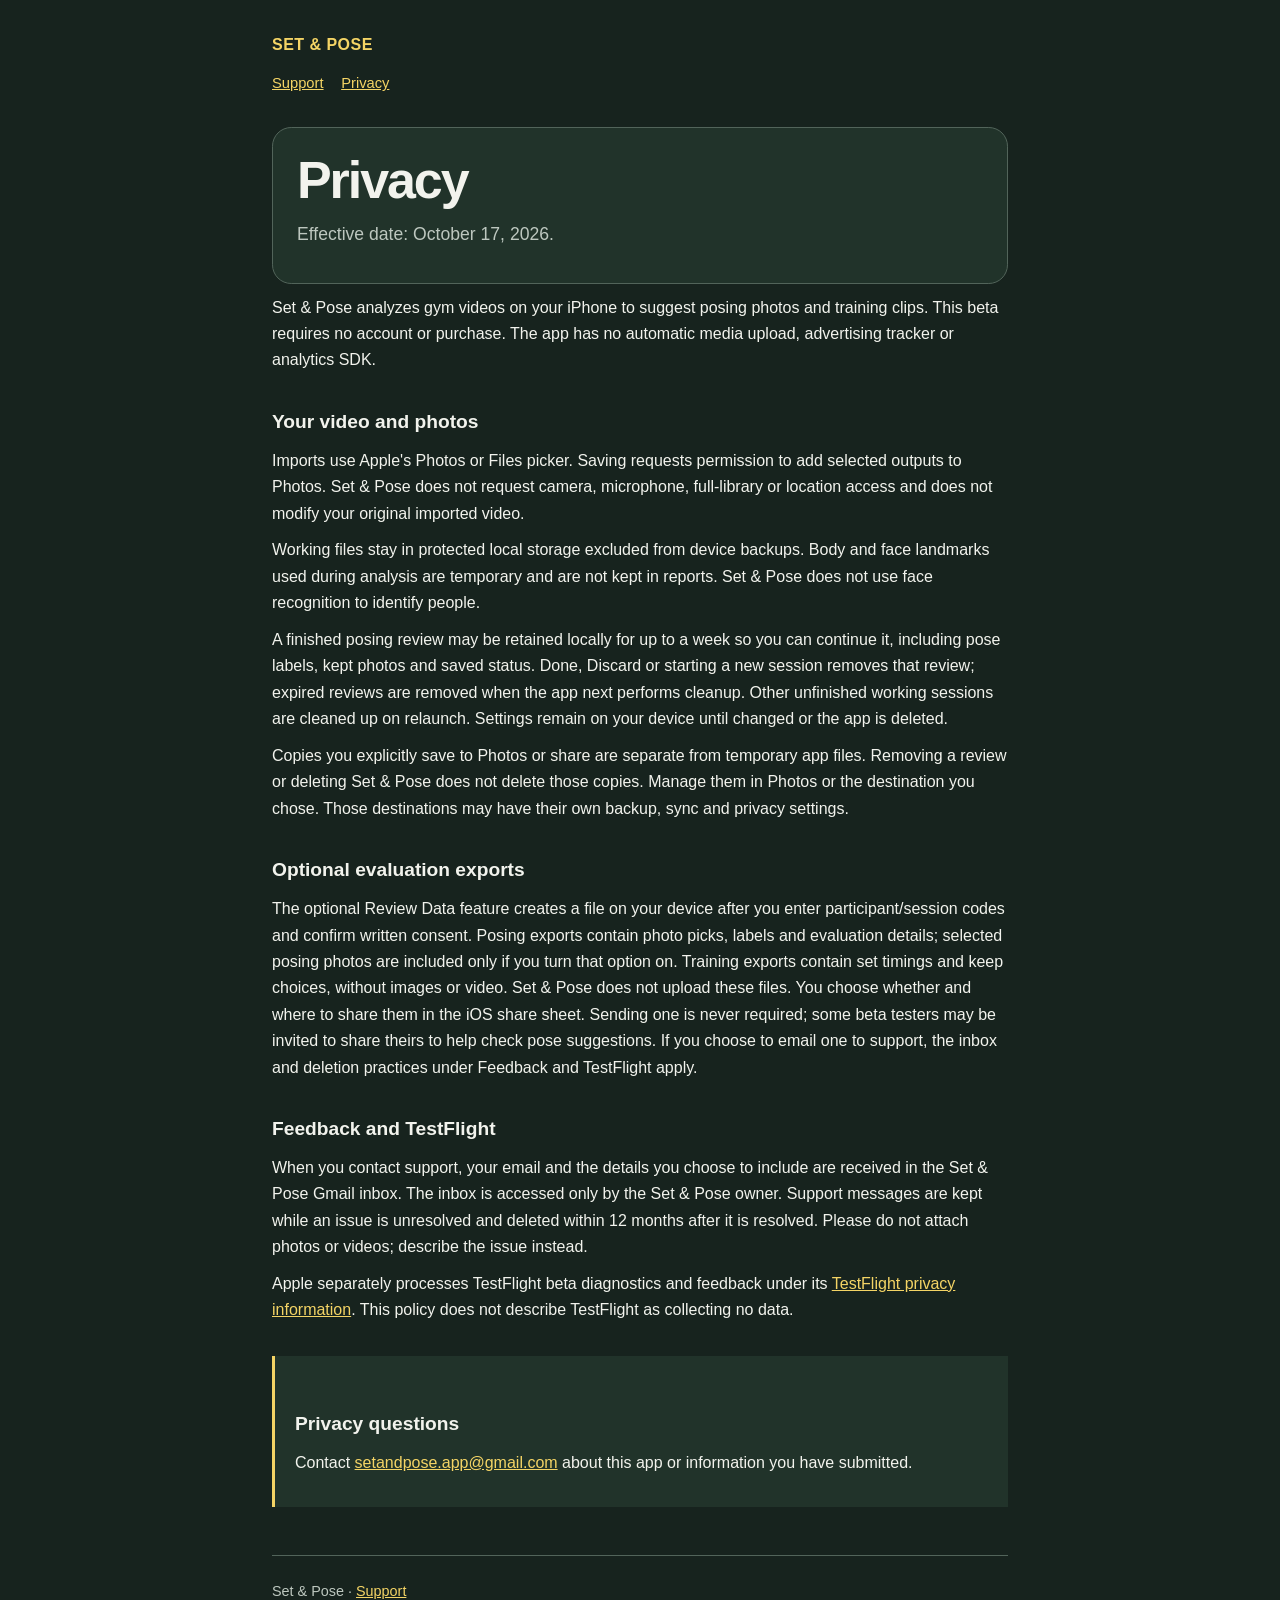
==== privacy.html @ f3830eb8 "Support and privacy pages for the Set & Pose beta" ====
<!doctype html>
<html lang="en">
<head>
  <meta charset="utf-8">
  <meta name="viewport" content="width=device-width, initial-scale=1">
  <meta name="description" content="How Set & Pose handles your data during the beta.">
  <title>Privacy — Set &amp; Pose</title>
  <link rel="stylesheet" href="styles.css">
</head>
<body>
  <header>
    <div class="brand">SET &amp; POSE</div>
    <nav aria-label="Pages"><a href="index.html">Support</a><a href="privacy.html" aria-current="page">Privacy</a></nav>
  </header>
  <main>
    <section class="intro">
      <h1>Privacy</h1>
      <p class="lead">Effective date: October 17, 2026.</p>
    </section>
    <p>Set &amp; Pose analyzes gym videos on your iPhone to suggest posing photos and training clips. This beta requires no account or purchase. The app has no automatic media upload, advertising tracker or analytics SDK.</p>
    <h2>Your video and photos</h2>
    <p>Imports use Apple's Photos or Files picker. Saving requests permission to add selected outputs to Photos. Set &amp; Pose does not request camera, microphone, full-library or location access and does not modify your original imported video.</p>
    <p>Working files stay in protected local storage excluded from device backups. Body and face landmarks used during analysis are temporary and are not kept in reports. Set &amp; Pose does not use face recognition to identify people.</p>
    <p>A finished posing review may be retained locally for up to a week so you can continue it, including pose labels, kept photos and saved status. Done, Discard or starting a new session removes that review; expired reviews are removed when the app next performs cleanup. Other unfinished working sessions are cleaned up on relaunch. Settings remain on your device until changed or the app is deleted.</p>
    <p>Copies you explicitly save to Photos or share are separate from temporary app files. Removing a review or deleting Set &amp; Pose does not delete those copies. Manage them in Photos or the destination you chose. Those destinations may have their own backup, sync and privacy settings.</p>
    <h2>Optional evaluation exports</h2>
    <p>The optional Review Data feature creates a file on your device after you enter participant/session codes and confirm written consent. Posing exports contain photo picks, labels and evaluation details; selected posing photos are included only if you turn that option on. Training exports contain set timings and keep choices, without images or video. Set &amp; Pose does not upload these files. You choose whether and where to share them in the iOS share sheet. Sending one is never required; some beta testers may be invited to share theirs to help check pose suggestions. If you choose to email one to support, the inbox and deletion practices under Feedback and TestFlight apply.</p>
    <h2>Feedback and TestFlight</h2>
    <p>When you contact support, your email and the details you choose to include are received in the Set &amp; Pose Gmail inbox. The inbox is accessed only by the Set &amp; Pose owner. Support messages are kept while an issue is unresolved and deleted within 12 months after it is resolved. Please do not attach photos or videos; describe the issue instead.</p>
    <p>Apple separately processes TestFlight beta diagnostics and feedback under its <a href="https://www.apple.com/legal/privacy/data/en/test-flight/">TestFlight privacy information</a>. This policy does not describe TestFlight as collecting no data.</p>
    <section class="contact">
      <h2>Privacy questions</h2>
      <p>Contact <a href="mailto:setandpose.app@gmail.com">setandpose.app@gmail.com</a> about this app or information you have submitted.</p>
    </section>
  </main>
  <footer>Set &amp; Pose · <a href="index.html">Support</a></footer>
</body>
</html>
---- styles.css ----
:root {
  color-scheme: light dark;
  --ink: #f2f3ed;
  --muted: #bdc7bf;
  --ground: #17231e;
  --surface: #21332a;
  --accent: #f4d465;
  --line: #52645a;
  font-family: -apple-system, BlinkMacSystemFont, "Segoe UI", sans-serif;
}

* { box-sizing: border-box; }
body { margin: 0; background: var(--ground); color: var(--ink); line-height: 1.65; }
a { color: var(--accent); }
.preview { padding: .65rem 1rem; text-align: center; background: #3b3420; color: #ffe99a; font-size: .85rem; }
header, main, footer { width: min(100% - 2rem, 46rem); margin-inline: auto; }
header { padding: 2rem 0 1rem; }
.brand { color: var(--accent); font-weight: 750; letter-spacing: .03em; }
nav { display: flex; gap: 1.1rem; margin-top: .8rem; }
nav a { font-size: .92rem; }
main { padding: 1rem 0 3rem; }
.intro { padding: 1.5rem; border: 1px solid var(--line); border-radius: 1.2rem; background: var(--surface); }
h1 { margin: 0 0 .7rem; font-size: clamp(2rem, 8vw, 3.25rem); line-height: 1.08; letter-spacing: -.04em; }
h2 { margin: 2rem 0 .5rem; font-size: 1.2rem; }
p { margin: .65rem 0; }
.lead { color: var(--muted); font-size: 1.1rem; }
.contact { margin-top: 2rem; padding: 1.25rem; border-left: 3px solid var(--accent); background: var(--surface); }
footer { padding: 1.5rem 0 2.5rem; color: var(--muted); border-top: 1px solid var(--line); font-size: .9rem; }
@media (prefers-reduced-motion: reduce) { *, *::before, *::after { scroll-behavior: auto !important; } }
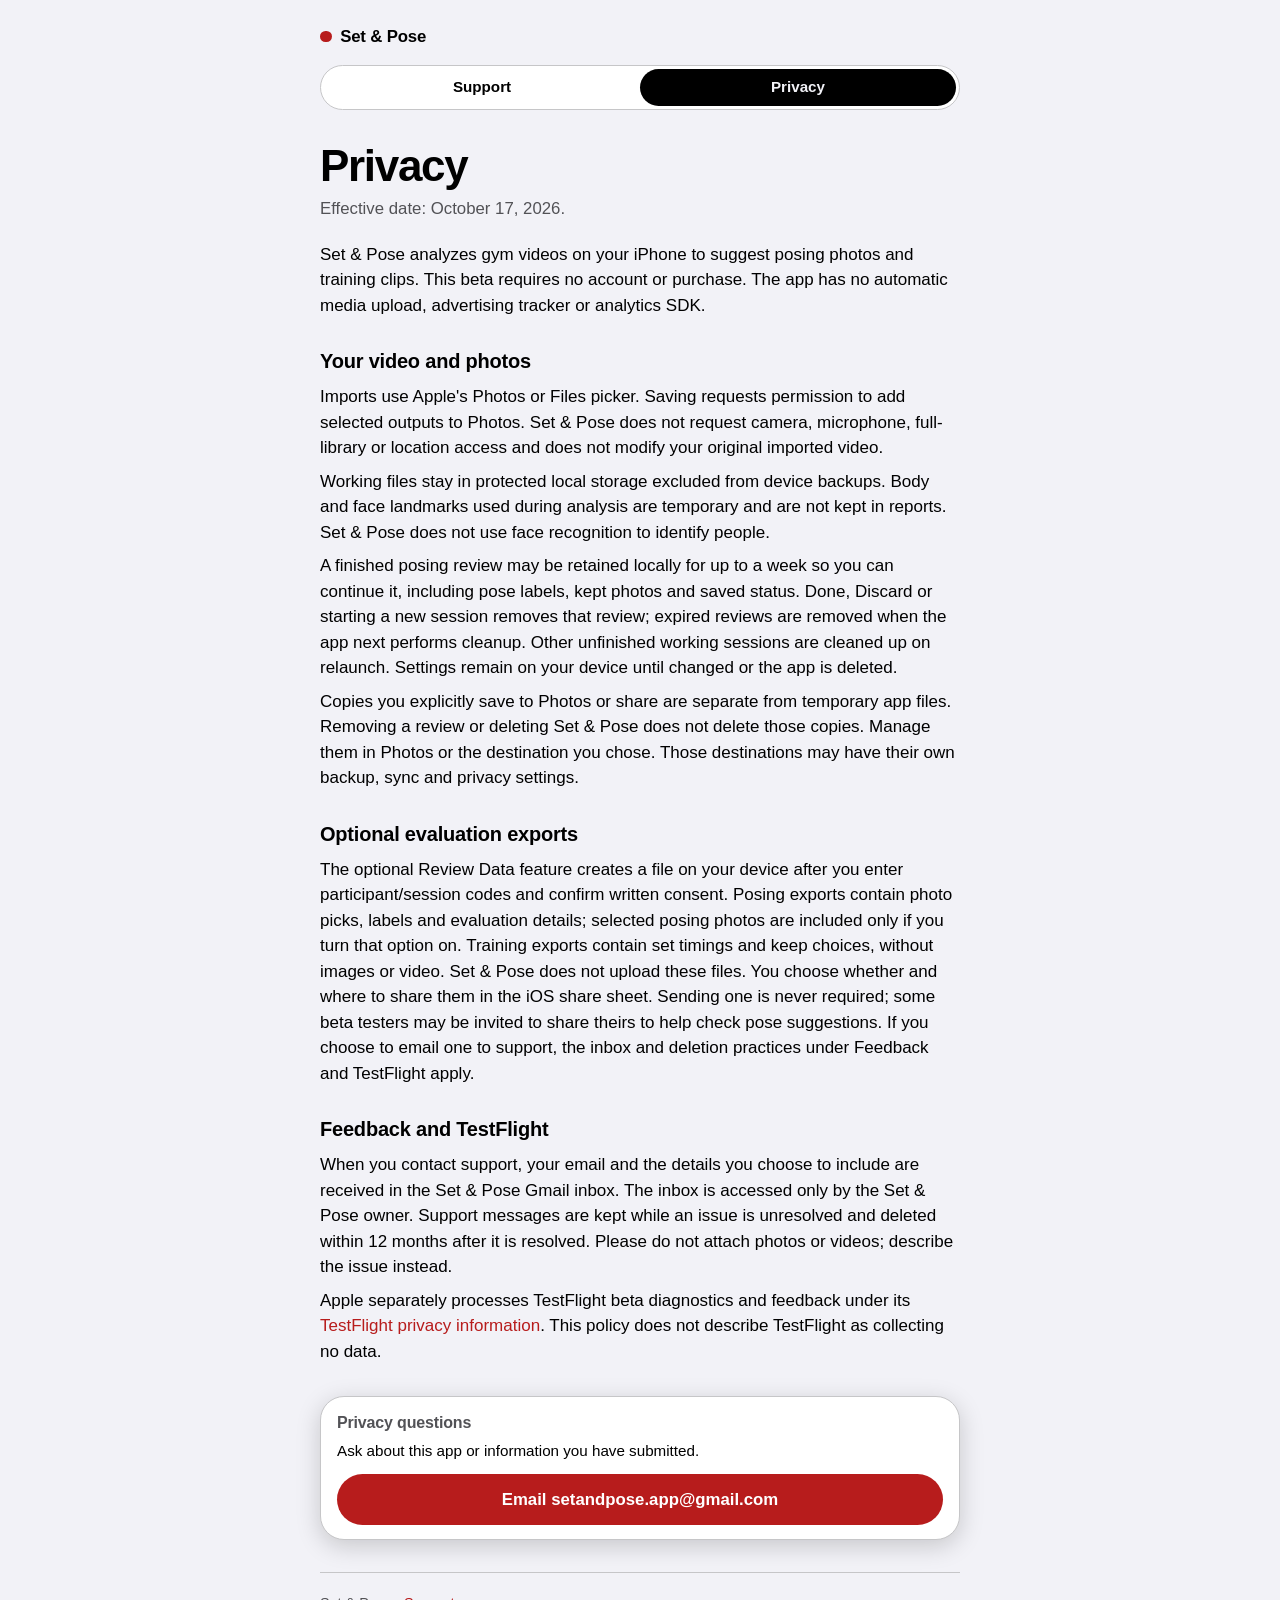
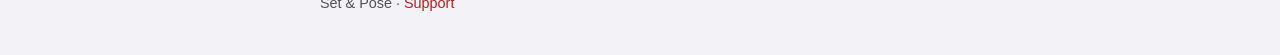
==== commit 60e890ab: "Match the app's design system: system type, plate red accent, light and dark" ====
--- a/privacy.html
+++ b/privacy.html
@@ -9,7 +9,7 @@
 </head>
 <body>
   <header>
-    <div class="brand">SET &amp; POSE</div>
+    <div class="brand">Set &amp; Pose</div>
     <nav aria-label="Pages"><a href="index.html">Support</a><a href="privacy.html" aria-current="page">Privacy</a></nav>
   </header>
   <main>
@@ -30,7 +30,8 @@
     <p>Apple separately processes TestFlight beta diagnostics and feedback under its <a href="https://www.apple.com/legal/privacy/data/en/test-flight/">TestFlight privacy information</a>. This policy does not describe TestFlight as collecting no data.</p>
     <section class="contact">
       <h2>Privacy questions</h2>
-      <p>Contact <a href="mailto:setandpose.app@gmail.com">setandpose.app@gmail.com</a> about this app or information you have submitted.</p>
+      <p>Ask about this app or information you have submitted.</p>
+      <a class="button" href="mailto:setandpose.app@gmail.com">Email setandpose.app@gmail.com</a>
     </section>
   </main>
   <footer>Set &amp; Pose · <a href="index.html">Support</a></footer>
--- a/styles.css
+++ b/styles.css
@@ -1,29 +1,64 @@
+/* Set & Pose public pages. Tokens follow the app's design system
+   (docs/superpowers/specs/2026-10-10-two-appearance-restyle-design.md):
+   one system, two appearances, plate red as the only accent, SF Pro via system fonts. */
 :root {
   color-scheme: light dark;
-  --ink: #f2f3ed;
-  --muted: #bdc7bf;
-  --ground: #17231e;
-  --surface: #21332a;
-  --accent: #f4d465;
-  --line: #52645a;
-  font-family: -apple-system, BlinkMacSystemFont, "Segoe UI", sans-serif;
+  --ground: #f2f2f7;
+  --surface: #ffffff;
+  --text-primary: #000000;
+  --text-secondary: #525256;
+  --hairline: #c6c6c8;
+  --accent: #b71c1c;
+  --on-accent: #ffffff;
+  font-family: -apple-system, BlinkMacSystemFont, "SF Pro Text", "Helvetica Neue", Helvetica, Arial, sans-serif;
+}
+@media (prefers-color-scheme: dark) {
+  :root {
+    --ground: #000000;
+    --surface: #1c1c1e;
+    --text-primary: #ffffff;
+    --text-secondary: #8e8e93;
+    --hairline: #3a3a3c;
+  }
 }
 
 * { box-sizing: border-box; }
-body { margin: 0; background: var(--ground); color: var(--ink); line-height: 1.65; }
-a { color: var(--accent); }
-.preview { padding: .65rem 1rem; text-align: center; background: #3b3420; color: #ffe99a; font-size: .85rem; }
-header, main, footer { width: min(100% - 2rem, 46rem); margin-inline: auto; }
-header { padding: 2rem 0 1rem; }
-.brand { color: var(--accent); font-weight: 750; letter-spacing: .03em; }
-nav { display: flex; gap: 1.1rem; margin-top: .8rem; }
-nav a { font-size: .92rem; }
-main { padding: 1rem 0 3rem; }
-.intro { padding: 1.5rem; border: 1px solid var(--line); border-radius: 1.2rem; background: var(--surface); }
-h1 { margin: 0 0 .7rem; font-size: clamp(2rem, 8vw, 3.25rem); line-height: 1.08; letter-spacing: -.04em; }
-h2 { margin: 2rem 0 .5rem; font-size: 1.2rem; }
-p { margin: .65rem 0; }
-.lead { color: var(--muted); font-size: 1.1rem; }
-.contact { margin-top: 2rem; padding: 1.25rem; border-left: 3px solid var(--accent); background: var(--surface); }
-footer { padding: 1.5rem 0 2.5rem; color: var(--muted); border-top: 1px solid var(--line); font-size: .9rem; }
+html { -webkit-text-size-adjust: 100%; }
+body { margin: 0; background: var(--ground); color: var(--text-primary); line-height: 1.5; font-size: 17px; }
+a { color: var(--accent); text-decoration: none; }
+a:hover, a:focus-visible { text-decoration: underline; }
+.preview { padding: .6rem 1rem; text-align: center; color: var(--text-secondary); font-size: .85rem; border-bottom: 1px solid var(--hairline); }
+
+header, main, footer { width: min(100% - 2rem, 40rem); margin-inline: auto; }
+header { padding: 1.5rem 0 .5rem; display: flex; flex-direction: column; gap: 1rem; }
+.brand { font-weight: 700; font-size: 1.05rem; letter-spacing: -.01em; }
+.brand::before {
+  content: ""; display: inline-block; width: .7em; height: .7em; margin-right: .5em; border-radius: 50%;
+  background: var(--accent); vertical-align: -.02em;
+}
+
+/* Segmented control, like the Mandatory / Other tabs in review. */
+nav { display: flex; padding: 3px; border-radius: 999px; background: var(--surface); border: 1px solid var(--hairline); }
+nav a { flex: 1; text-align: center; padding: .45rem .8rem; border-radius: 999px; color: var(--text-primary); font-size: .95rem; font-weight: 600; }
+nav a[aria-current="page"] { background: var(--text-primary); color: var(--ground); }
+nav a:hover { text-decoration: none; }
+
+main { padding: 1rem 0 2rem; }
+h1 { margin: 0 0 .35rem; font-size: clamp(2.1rem, 8vw, 2.75rem); line-height: 1.1; font-weight: 700; letter-spacing: -.03em; }
+.lead { margin: 0; color: var(--text-secondary); font-size: 1.05rem; }
+.intro { padding: .5rem 0 .75rem; }
+h2 { margin: 1.75rem 0 .4rem; font-size: 1.25rem; font-weight: 700; letter-spacing: -.01em; }
+p { margin: .5rem 0; }
+main > p { color: var(--text-primary); }
+
+/* Floating opaque capsule bar, like the kept / Save bar. */
+.contact { margin-top: 2rem; padding: .9rem 1rem; display: grid; gap: .3rem;
+  background: var(--surface); border: 1px solid var(--hairline); border-radius: 1.5rem; box-shadow: 0 6px 24px rgba(0,0,0,.18); }
+.contact h2 { margin: 0; font-size: 1rem; color: var(--text-secondary); font-weight: 600; }
+.contact p { margin: 0; font-size: .95rem; }
+.contact .button { display: block; margin-top: .4rem; padding: .8rem 1rem; border-radius: 999px; text-align: center;
+  background: var(--accent); color: var(--on-accent); font-weight: 700; font-size: 1.05rem; }
+.contact .button:hover { text-decoration: none; filter: brightness(1.08); }
+
+footer { padding: 1.25rem 0 2.5rem; color: var(--text-secondary); border-top: 1px solid var(--hairline); font-size: .9rem; }
 @media (prefers-reduced-motion: reduce) { *, *::before, *::after { scroll-behavior: auto !important; } }
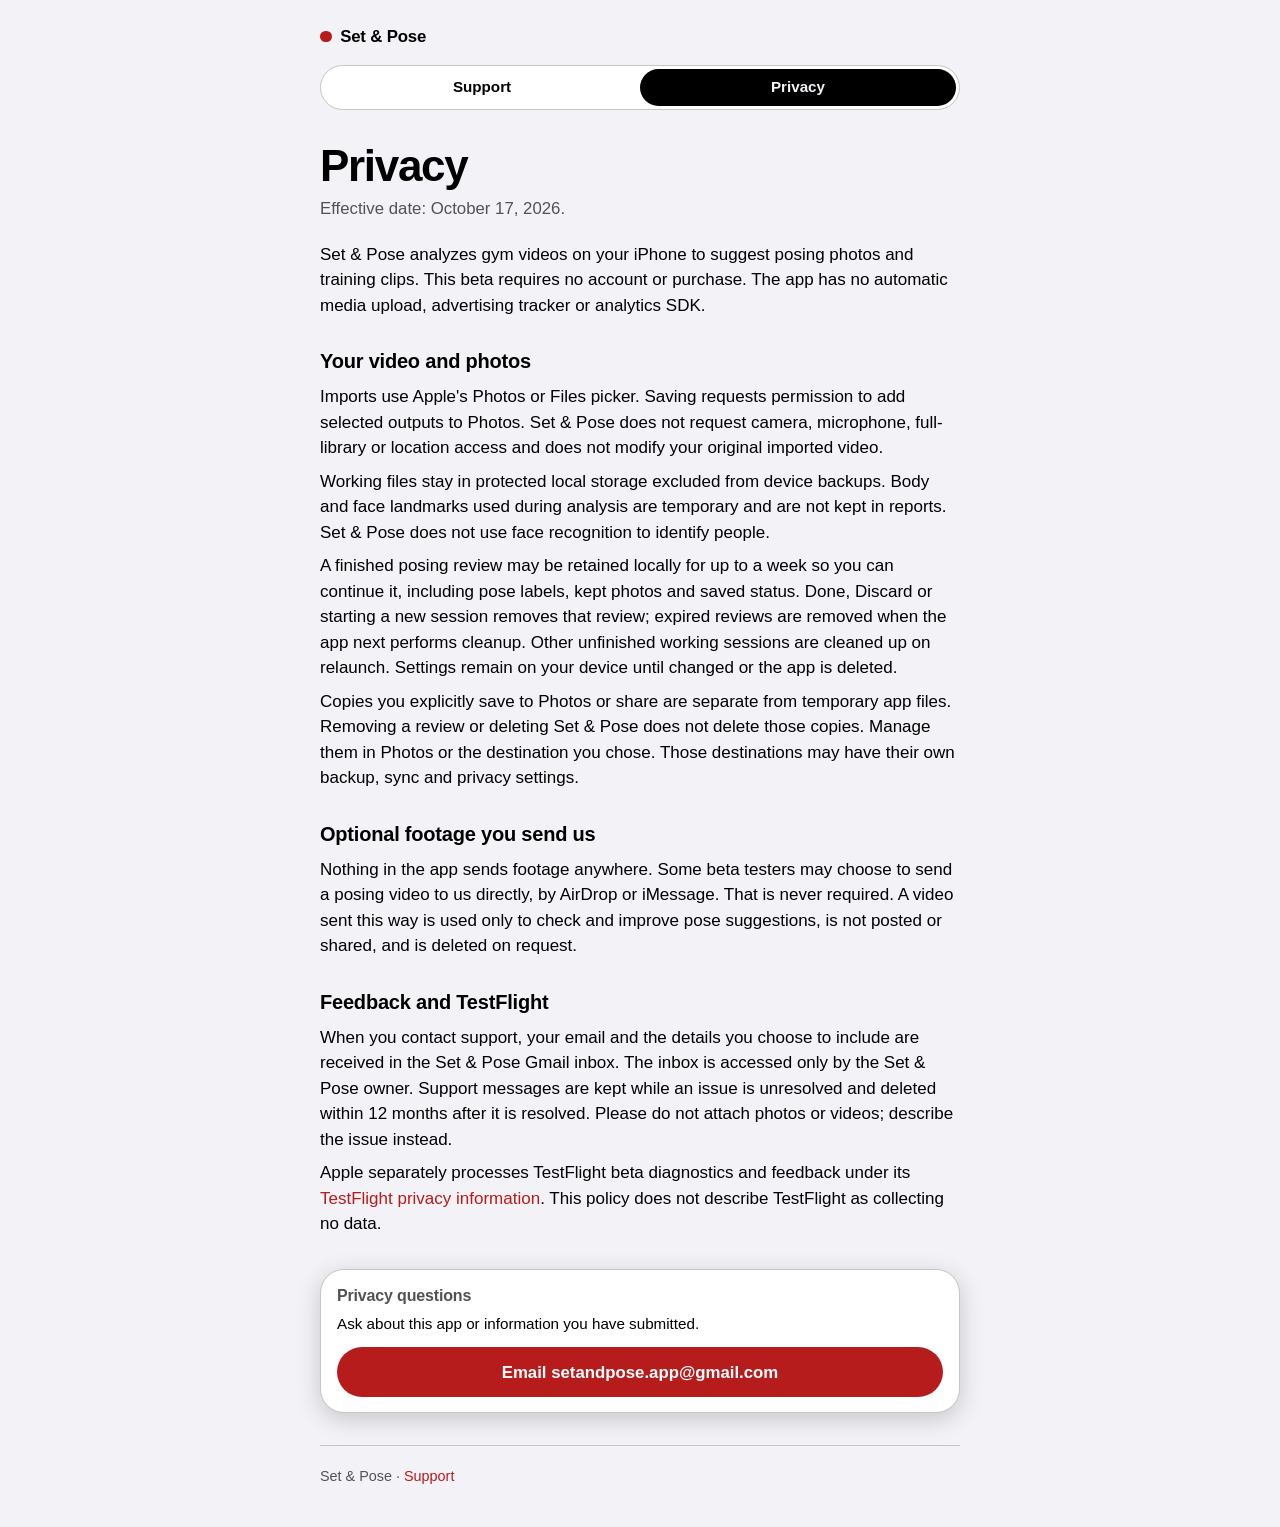
==== commit c1dae6ff: "Privacy: no in-app data export; footage testers send is outside the app" ====
--- a/privacy.html
+++ b/privacy.html
@@ -23,8 +23,8 @@
     <p>Working files stay in protected local storage excluded from device backups. Body and face landmarks used during analysis are temporary and are not kept in reports. Set &amp; Pose does not use face recognition to identify people.</p>
     <p>A finished posing review may be retained locally for up to a week so you can continue it, including pose labels, kept photos and saved status. Done, Discard or starting a new session removes that review; expired reviews are removed when the app next performs cleanup. Other unfinished working sessions are cleaned up on relaunch. Settings remain on your device until changed or the app is deleted.</p>
     <p>Copies you explicitly save to Photos or share are separate from temporary app files. Removing a review or deleting Set &amp; Pose does not delete those copies. Manage them in Photos or the destination you chose. Those destinations may have their own backup, sync and privacy settings.</p>
-    <h2>Optional evaluation exports</h2>
-    <p>The optional Review Data feature creates a file on your device after you enter participant/session codes and confirm written consent. Posing exports contain photo picks, labels and evaluation details; selected posing photos are included only if you turn that option on. Training exports contain set timings and keep choices, without images or video. Set &amp; Pose does not upload these files. You choose whether and where to share them in the iOS share sheet. Sending one is never required; some beta testers may be invited to share theirs to help check pose suggestions. If you choose to email one to support, the inbox and deletion practices under Feedback and TestFlight apply.</p>
+    <h2>Optional footage you send us</h2>
+    <p>Nothing in the app sends footage anywhere. Some beta testers may choose to send a posing video to us directly, by AirDrop or iMessage. That is never required. A video sent this way is used only to check and improve pose suggestions, is not posted or shared, and is deleted on request.</p>
     <h2>Feedback and TestFlight</h2>
     <p>When you contact support, your email and the details you choose to include are received in the Set &amp; Pose Gmail inbox. The inbox is accessed only by the Set &amp; Pose owner. Support messages are kept while an issue is unresolved and deleted within 12 months after it is resolved. Please do not attach photos or videos; describe the issue instead.</p>
     <p>Apple separately processes TestFlight beta diagnostics and feedback under its <a href="https://www.apple.com/legal/privacy/data/en/test-flight/">TestFlight privacy information</a>. This policy does not describe TestFlight as collecting no data.</p>
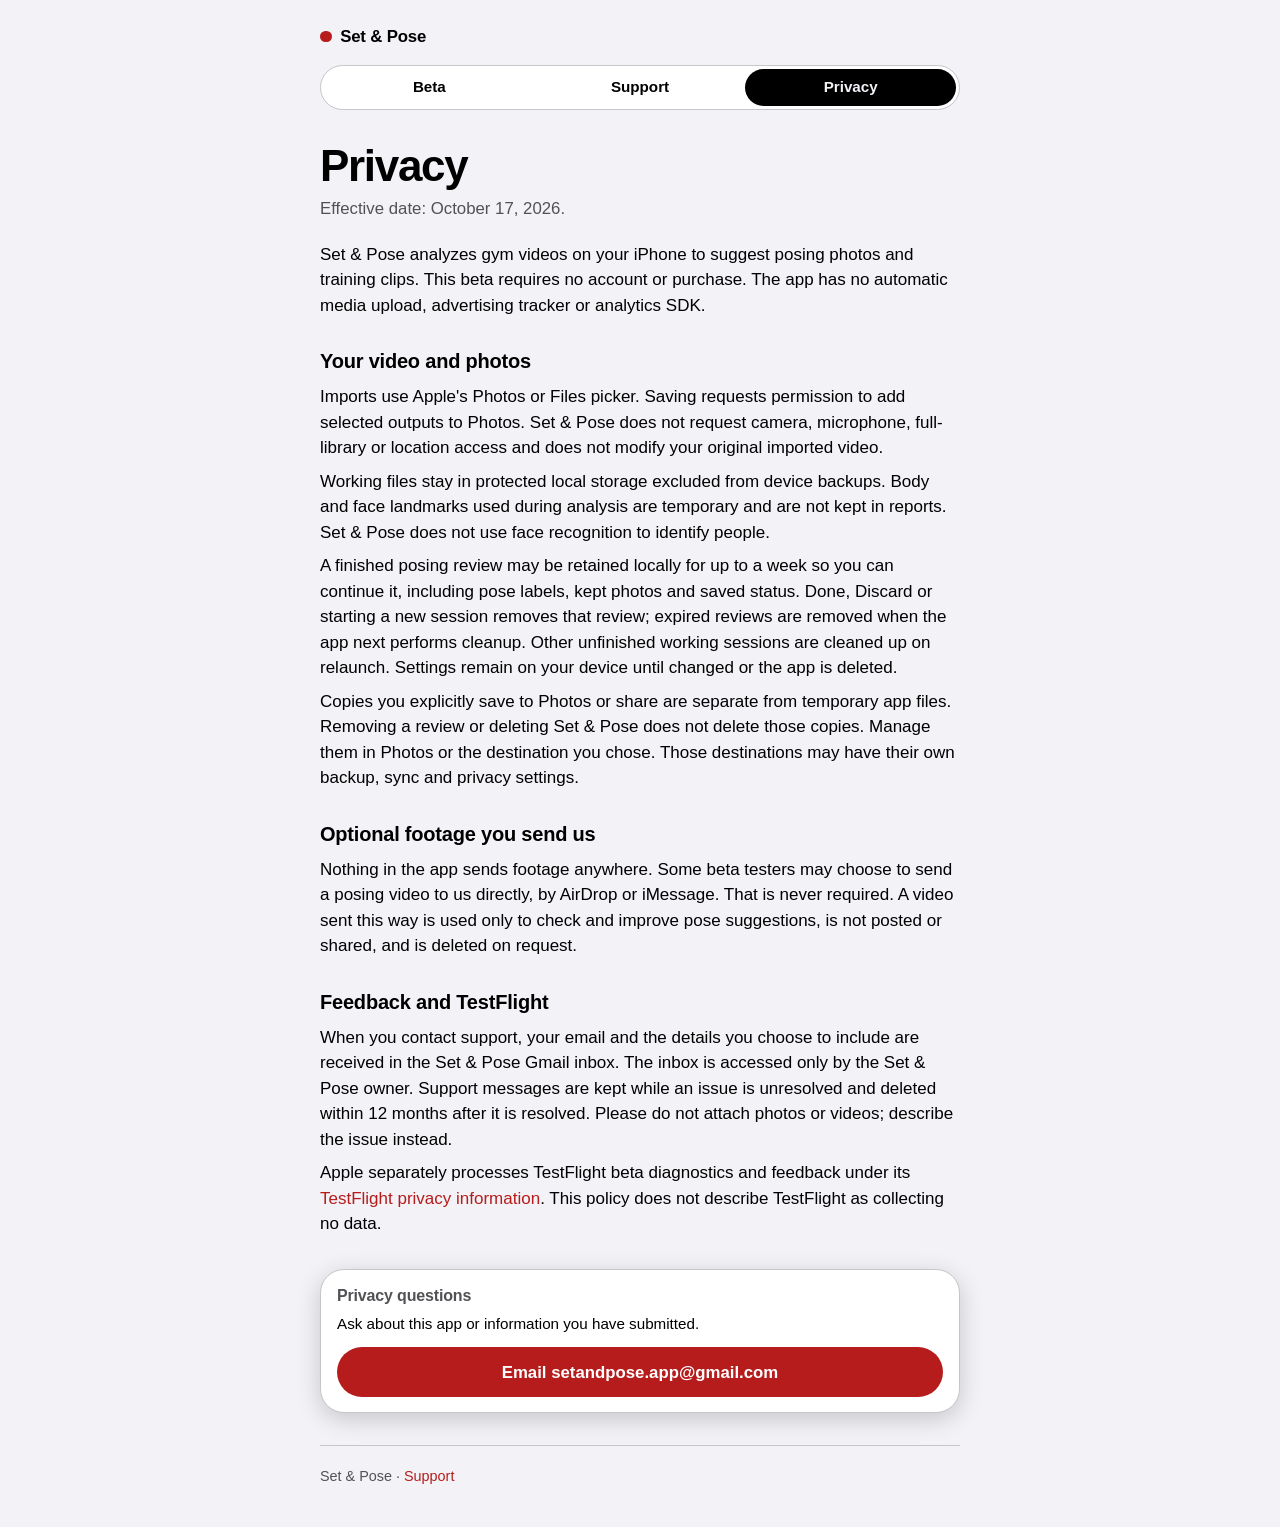
==== commit 80aa12e0: "Beta page with the TestFlight public link; Beta tab in the nav" ====
--- a/privacy.html
+++ b/privacy.html
@@ -10,7 +10,7 @@
 <body>
   <header>
     <div class="brand">Set &amp; Pose</div>
-    <nav aria-label="Pages"><a href="index.html">Support</a><a href="privacy.html" aria-current="page">Privacy</a></nav>
+    <nav aria-label="Pages"><a href="beta.html">Beta</a><a href="index.html">Support</a><a href="privacy.html" aria-current="page">Privacy</a></nav>
   </header>
   <main>
     <section class="intro">
